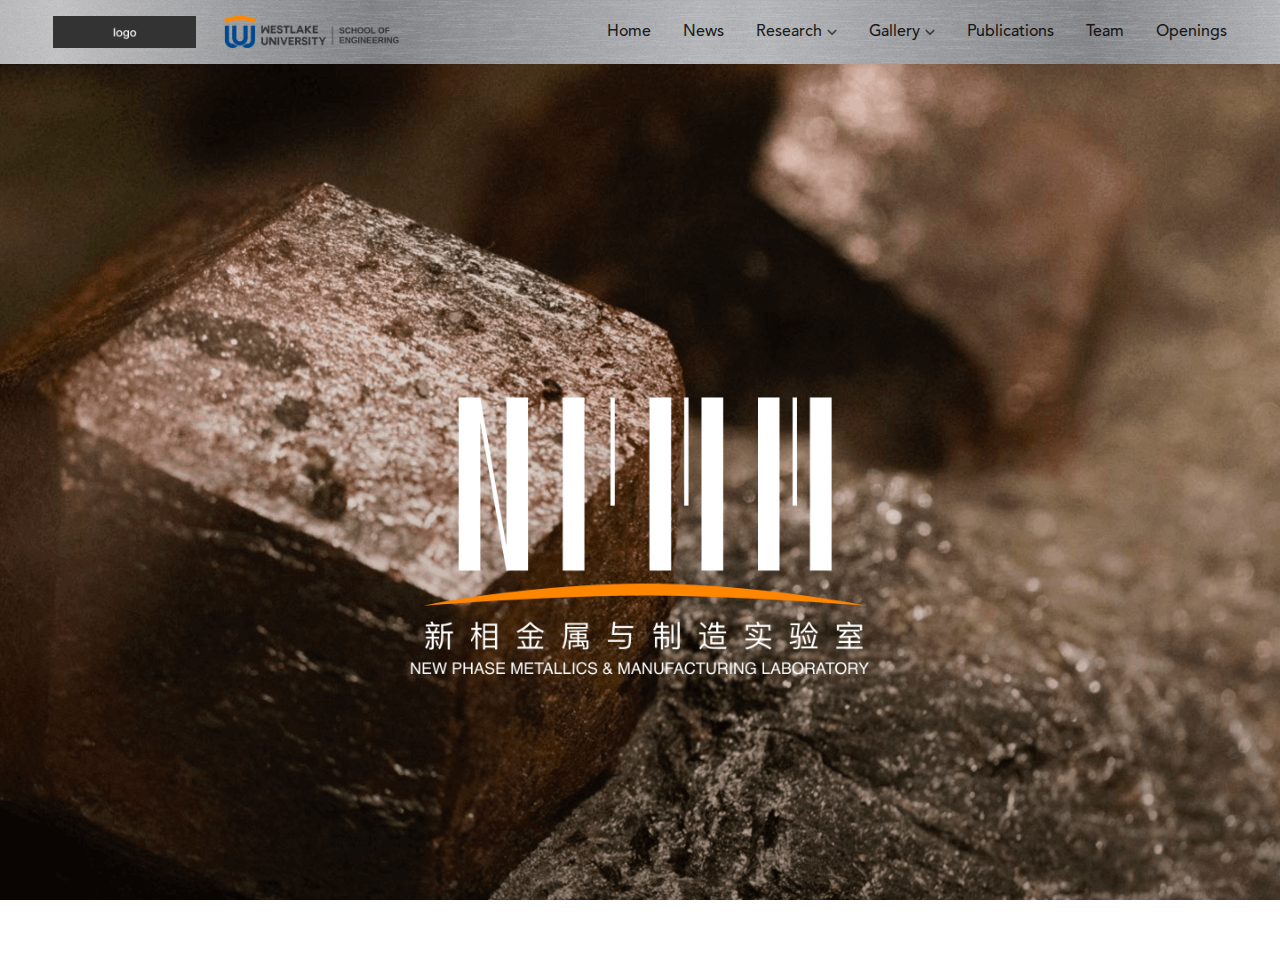
==== index.html @ 2753a841 "init" ====
<!DOCTYPE html>
<html>
	<head>
		<meta charset="utf-8">
		<meta name="viewport" content="width=device-width, initial-scale=1" id="wixDesktopViewport" />
		<title>Home</title>
		<link rel="shortcut icon" href="./favicon.ico">
		<link rel="stylesheet" type="text/css" href="./css/common.css" />
		<link rel="stylesheet" type="text/css" href="./css/home.css" />
		<link rel="stylesheet" type="text/css" href="./css/swiper-bundle.min.css">
		<script src="./js/jquery-2.1.4.min.js"></script>
		<script src="./js/swiper-bundle.min.js"></script>
		<script src="./js/d3.min.js"></script>
		<script src="./js/d3.layout.cloud.js"></script>
	</head>
	<body>
		<header class="header-box">
			<div class="logo-box">
                <a>
                    <img src="./img/icon_headerLogo_l.png" title="西湖大学" />
                </a>
				<a href="https://www.westlake.edu.cn/" target="_blank">
                    <img src="./img/icon_headerLogo_r.png" title="西湖大学" />
                </a>
            </div>
			<nav class="menu-box">
				<ul>
					<li class="active"><a href="index.html">Home</a></li>
					<li><a href="news.html">News</a></li>
					<li><a href="research.html">Research<img src="./img/icon_arrowDown.png" /></a>
						<ul class="childList">
							<li><a href="researchTheme.html">Research Theme 1</a></li>
							<li><a>Research Theme 2</a></li>
						</ul>
					</li>
					<li><a href="gallery.html">Gallery<img src="./img/icon_arrowDown.png" /></a>
						<ul class="childList">
							<li><a href="galleryCategory.html">Gallery category 1</a></li>
							<li><a>Gallery category 2</a></li>
						</ul>
					</li>
					<li><a href="publications.html">Publications</a></li>
					<li><a href="team.html">Team</a></li>
					<li><a href="openings.html">Openings</a></li>
				</ul>
			</nav>
		</header>

		<main class="swiper pageSwiper">
			<div class="swiper-wrapper">
				<div class="swiper-slide itemBlock banner-box">
					<img src="./images/home/banner.png">
					<div class="content-box">
						<img src="./images/home/banner-content.png">
					</div>
				</div>
				<div class="swiper-slide itemBlock itemBlock2 bg-F5F5F5">
					<div style="position: relative;">
						<div class="container-box">
							<h5>ABOUT US</h5>
							<div class="article-txt">
								<div>
									<img src="./images/home/img2.png" />
									<div>
										<span>Dr. Jianbo Tang</span>
										<span>Principle Investigator</span>
									</div>
								</div>
								<p>Welcome to the New Phase Metallics and Manufacturing Laboratory (NPMM Lab), part of Department of Materials Science and Engineering, School of Engineering at Westlake University.</p>
								<p>We are an interdisciplinary group working at the forefronts of liquid metals—a family of low-melting-point metals and alloys that, despite their long existence, have not been paid much attention until recently. We seek to understand these “forgotten” metallic liquids and innovate materials design and manufacturing via liquid metals’ ways. Our mission is to showcase liquid metals’ special role in pursuing the sustainable development of key technologies and industrial sectors, and in improving the well-being of individuals.</p>
							</div>
							<div class="btn-box">
								<a href="openings.html">LEARN MORE</a>
							</div>
						</div>
						<div class="decorative-imageBox">
							<img class="decorativeImg_1" src="./images/home/decorativeImg_1.png" />
							<img class="decorativeImg_2" src="./images/home/decorativeImg_2.png" />
							<img class="decorativeImg_3" src="./images/home/decorativeImg_3.png" />
						</div>
					</div>
				</div>
				<div class="swiper-slide itemBlock itemBlock3">
					<div class="container-box">
						<h5>NEWS & EVENTS</h5>
						<div class="article-txt">
							<div class="swiper newsSwiper">
								<div class="swiper-wrapper">
									<div class="swiper-slide">
										<img src="./images/home/img3.png" />
										<div>
											<p>Oct 27, 2024 | Engineering Special Seminar</p>
											<p>Prof Nicola Gaston (The University of Auckland & MacDiarmid institute, NZ)</p>
											<p>Liguid metals as dynamics systems for atomically precise control... <a href="newsDetail.html">Read more</a></p>
										</div>
									</div>
									<div class="swiper-slide">
										<img src="./images/home/img3.png" />
										<div>
											<p>Oct 27, 2024 | Engineering Special Seminar</p>
											<p>Prof Nicola Gaston (The University of Auckland & MacDiarmid institute, NZ)</p>
											<p>Liguid metals as dynamics systems for atomically precise control... <a href="newsDetail.html">Read more</a></p>
										</div>
									</div>
								</div>
								<div class="swiper-button-next"></div>
								<div class="swiper-button-prev"></div>
								<div class="swiper-pagination"></div>
							</div>
							<ul id="newsList">
								<li data-slide="0" class="active">
									<p>Engineering Special Seminar (Date: October 18, 2024)</p>
									<p>Prof. Nicola Gaston | Liquid Metals as Dynamic Systems for Atomically-Precise Control</p>
								</li>
								<li data-slide="1">
									<p>Engineering Special Seminar (Date: October 18, 2024)</p>
									<p>Prof. Nicola Gaston | Liquid Metals as Dynamic Systems for Atomically-Precise Control</p>
								</li>
								<li>
									<p>Engineering Special Seminar (Date: October 18, 2024)</p>
									<p>Prof. Nicola Gaston | Liquid Metals as Dynamic Systems for Atomically-Precise Control</p>
								</li>
							</ul>
							<div class="clean"></div>
							<div class="btn-box">
								<a href="news.html">MORE NEWS & EVENTS</a>
							</div>
						</div>
						
					</div>
				</div>
				<div class="swiper-slide itemBlock itemBlock4 bg-F5F5F5">
					<div class="boxH #F5F5F5">
						<div class="container-box">
							<h6>NPMM</h6>
							<h5>KEYWORD CLOUD</h5>
							<div class="article-txt">
								<div class="wordCloud-box" id="d3_cloud"></div>
								<div class="wordCloudDetail-box" id="wordCloudList">
									<div data-type="LICUTD">
										<p>Eutectic System</p>
										<p>A type of a homogeneous mixture that has a melting point lower than those of the constituents A type of a homogeneous mixture that has a melting point lower than those of the constituents</p>
									</div>
									<div data-type="RESEARCM">
										<p>Eutectic System Test</p>
										<p>A type of a homogeneous mixture that has a melting point lower than those of the constituents A type of a homogeneous mixture that has a melting point lower than those of the constituents</p>
									</div>
								</div>
								<div class="clean"></div>
								<div class="decorative-imageBox">
									<img class="decorativeImg_4" src="./images/home/decorativeImg_4.png" />
								</div>
							</div>
						</div>
					</div>
					<footer class="footer-box">
						<div class="logo-box">
							<img src="./img/icon_footerLogo_l.png">
							<img src="./img/icon_footerLogo_r.png">
						</div>
						<div class="labInfo-box">
							<a href="joinus.html">Join us</a>
							<p><span>Email :</span> jianbotang@westlake.edu.cn</p>
							<p><span>Lab :</span> E3-101A&B, Yungu Campus, Westlake University</p>
							<p><span>Address :</span> No. 600 Dunyu Road, XihuDistrict, Hangzhou, Zhejiang, 310030, PR. China</p>
						</div>
						<div class="filings-box">
							<p><a href="https://beian.miit.gov.cn/" target="_blank">浙ICP备18025489号</a></p>
							<p>浙公安备33010602007514号</p>
							<p>Copyright © Westlake University. All Rights Reserved</p>
						</div>
					</footer>
				</div>
			</div>
		</main>
		<script>
			$(function(){
				setTimeout(function() {
					sessionStorage.clear();
				}, 0);
				function setRem(designSize) {
					let html = document.documentElement;
					let width = html.clientWidth;
					width = width >= 1440 ? 1440 : width;
			     	html.style.fontSize = width / designSize + 'px'; // 设计稿宽度为1440px，那么1rem=100px，故除以14.4
				}
				setRem(14.4);
				window.onresize = function() {
					setRem(14.4);
				};
				var index=0;
				if(sessionStorage.getItem("index")){
					index=sessionStorage.getItem("index");
				}
				var pageSwiper = new Swiper(".pageSwiper", {
					direction: "vertical",
					mousewheel: true,
					initialSlide: index,
					centeredSlides: true
				});
				$("a").bind("click",function(){
					var i= $(".pageSwiper .swiper-slide-active").index();
					sessionStorage.setItem("index",i);
				})

				var newsSwiper = new Swiper(".newsSwiper", {
					autoplay: {
						delay: 2500,
						disableOnInteraction: false
					},
					direction: "horizontal",
					navigation: {
						nextEl: ".swiper-button-next",
						prevEl: ".swiper-button-prev"
					},
					pagination: {
						el: ".swiper-pagination",
						clickable: true
					}
				});
				newsSwiper.on('slideChange', function () {
					var activeIndex = newsSwiper.activeIndex;
					setNewsItemActive(activeIndex);
				});
				var newsItems = document.querySelectorAll('#newsList>li');
				newsItems.forEach(function(item) {
					item.addEventListener('click', function() {
						var index = this.getAttribute('data-slide');
						newsSwiper.slideTo(index);
					});
				});
				function setNewsItemActive (index) {
					newsItems.forEach(function(item) {
						item.classList.remove('active')
						if (index == item.getAttribute('data-slide')) {
							item.classList.add('active')
						}
					});
				}
				var words_list = [
					{text:"LIQUTD"},
					{text:"RESEARCM"},
					{text:"TANG"},
					{text:"METALS"},
					{text:"SCIENCE"},
					{text:"FESE"},
					{text:"WERSITT"},
					{text:"2024"},
					{text:"UNIVERSITY"}
				];
				var layout = d3.layout.cloud()
					.size([560, 380])
					.words(words_list)
					.padding(5)
					.rotate(function() { return ~~(Math.random() * 2) * 0; })
					.font("Impact")
					.fontSize(function(d, i) { 
						let size = 30;
						switch (i) {
							case 0:
								size = 100;
								break;
							case 1:
								size = 70;
								break;
							case 2:
							case 3:	
								size = 50;
								break;	
							default:
								size = 30;
						}
						return size;
					})
					.on("end", draw);
				function draw(words) {
					d3.select("#d3_cloud").append("svg")
						.attr("width", layout.size()[0])
						.attr("height", layout.size()[1])
						.append("g")
						.attr("transform", "translate(" + layout.size()[0] / 2 + "," + layout.size()[1] / 2 + ")")
						.selectAll("text")
						.data(words)
						.enter().append("text")
						// .style("font-size", function(d) { return d.size + "px"; })
						.style("font-size", function(d, i) { 
							let size = 30;
							switch (i) {
								case 0:
									size = 100;
									break;
								case 1:
									size = 70;
									break;
								case 2:
								case 3:	
									size = 50;
									break;	
								default:
									size = 30;
							}
							return size + "px";
						})

						.style("font-family", "Impact")
						// .style("fill", function(d, i) { return words_list[i].color || '#999' ; })
						.style("fill", function(d, i) {
							let color = '';
							switch (i) {
								case 0:
									color = "#2A5F9A";
									break;
								case 1:
									color = "#7A7A7A";
									break;
								case 2:
								case 3:	
									color = "#766569";
									break;	
								default:
									color = "#A8AFB2";
							}
							return color;
						})
						.attr("text-anchor", "middle")
						.attr("transform", function(d) {
							return "translate(" + [d.x-2, d.y] + ")rotate(" + d.rotate + ")";
						})
						.attr("cursor", "pointer")
						.text(function(d) { return d.text; })
						.on("click", function(event, d) {
							$('#wordCloudList>div').each(function() {
								let newsType = $(this).data('type');
								$(this).addClass('hide');
								if (`${event.text}` == newsType) {
									$(this).removeClass('hide');
								}
							});
						});
				}
				layout.start();
				$('#wordCloudList>div').each(function(i) {
					$(this).addClass('hide');
					if (i == 0) {
						$(this).removeClass('hide');
					}
				})
			})	
		</script>
	</body>
</html>
---- css/common.css ----
/* reset */
html,body,div,span,object,iframe,h1,h2,h3,h4,h5,h6,p,blockquote,pre,abbr,address,cite,code,del,dfn,em,img,ins,kbd,q,samp,small,strong,sub,sup,var,b,i,dl,dt,dd,ol,ul,li,fieldset,form,label,legend,table,caption,tbody,tfoot,thead,tr,th,td,article,aside,dialog,figure,footer,header,hgroup,menu,nav,section,time,mark,audio,video{margin:0;padding:0;border:0;outline:0;vertical-align:baseline;background:transparent;list-style-type: none;}
div, a {box-sizing: border-box}
img {
    border: 0;
    vertical-align: middle;
    -o-object-fit: cover;
    object-fit: cover;
    font-family: "object-fit: cover";
}
::-webkit-scrollbar {
	width: 0;
}
.clean {
	clear: both !important;
}
.menu-hidden,
.hide {
	display: none !important;
}
.bg-F5F5F5 {
	background-color: #F5F5F5 !important;
}
@font-face {
    font-family: 'Avenir-Heavy';
    src: url('../font/Avenir-Heavy.otf') format('truetype');
}
@font-face {
    font-family: 'Avenir-Medium';
    src: url('../font/Avenir-Medium.otf') format('truetype');
}
@font-face {
    font-family: 'Avenir-Roman';
    src: url('../font/Avenir-Roman.otf') format('truetype');
}
@font-face {
    font-family: 'Avenir-MediumOblique';
    src: url('../font/Avenir-MediumOblique.ttf') format('truetype');
}
@font-face {
    font-family: 'Avenir-HeavyOblique';
    src: url('../font/Avenir-HeavyOblique.ttf') format('truetype');
}



/* header */
.header-box {
	width: 100%;
	height: .72rem;
	padding: 0 .6rem;
	box-sizing: border-box;
	position: fixed;
	top: 0;
    z-index: 9;
	display: flex;
	align-items: center;
	justify-content: space-between;
	background-image: url('../img/header_bg.png');
	background-repeat: no-repeat;
	background-position: 0 0;
	background-size: 100% 100%;
}
.header-box .logo-box {
	display: flex;
	align-items: center;
}
.header-box .logo-box a {
	margin-right: .32rem;
	cursor: pointer;
}
.header-box .logo-box a:nth-child(2) {
	margin-right: 0;
}
.header-box .logo-box img {
	width: 1.6rem;
	height: .36rem;
	display: block;
	object-fit: cover;
}
.header-box .logo-box a:nth-child(2) img {
	width: 1.98rem;
	margin-right: 0;
}

.header-box .menu-box {
	flex: 1;
	height: 100%;
    display: flex;
	align-items: center;
    justify-content: flex-end;
}
.header-box .menu-box ul {
	height: 100%;
	display: flex;
}
.header-box .menu-box ul li {
	display: flex;
	align-items: center;
	justify-content: center;
  	margin-right: .36rem;
	cursor: pointer;
	position: relative;
}
.header-box .menu-box ul li:last-child {
	margin-right: 0;
}
.header-box .menu-box ul li a {
	color: rgba(0, 0, 0, .85);
  	text-decoration: none;
  	font-family: Avenir-Medium;
	font-weight: 500;
  	font-size: .18rem;
	line-height: .25rem;
}
.header-box .menu-box li a:hover {
	color: rgba(0, 0, 0, .65);
}
.header-box .menu-box li a img {
	width: .11rem;
	height: .11rem;
	margin-left: .06rem;
}
.header-box .menu-box li:hover .childList {
	display: block;
}
.header-box .menu-box .childList {
	position: absolute;
	top: .72rem;
    left: 0;
	z-index: 9;
	width: 2.4rem;
	height: auto;
	background-color: rgba(0, 0, 0, .5);
	display: flex;
	flex-direction: column;
	box-sizing: border-box;
	display: none;
}
.header-box .menu-box .childList::before {
	position: absolute;
	content: "";
	background-color: #FF8600;
	width: 100%;
	height: .02rem;
	left: 0;
    top: 0;
}
.header-box .menu-box .childList li {
	padding: 0 .28rem;
	line-height: .48rem;
	border-bottom: .01rem solid rgba(255, 255, 255, .2);
	margin-right: 0;
	justify-content: flex-start;
}
.header-box .menu-box .childList li a {
	font-size: .16rem;
	color: #FFFFFF;
	font-family: Avenir-Roman;
	line-height: .48rem;
	text-align: center;
}
.header-box .menu-box .childList li a::before,
.header-box .menu-box .childList li a::after {
	display: none;
}
.header-box .menu-box .childList li.childActive a,
.header-box .menu-box .childList li a:hover {
	color: #F28D00
}




/* footer */
.footer-box {
	width: 100%;
	height: 1.48rem;
	padding: 0 .4rem;
	background-color: #08214D;
	box-sizing: border-box;
	display: flex;
	align-items: center;
	justify-content: space-between;
}
.footer-box .logo-box {
	width: 4rem;
	display: flex;
	justify-content: space-between;
}
.footer-box .logo-box img {
	width: 1.84rem;
	height: .58rem;
	display: block;
}
.footer-box .labInfo-box {
	width: 5.7rem;
}
.footer-box .labInfo-box p {
	font-size: .15rem;
	line-height: .2rem;
	font-family: Avenir-Roman;
	color: #FFFFFF;
	margin-top: .04rem;
}
.footer-box .labInfo-box p:nth-child(2) {
	margin-top: 0;
}
.footer-box .labInfo-box p span {
	font-family: Avenir-Medium;
	font-weight: 500;
}
.footer-box .labInfo-box a {
	width: 1.13rem;
    height: .34rem;
	line-height: .36rem;
    display: block;
    text-align: center;
    border-radius: calc(infinity * 0.01rem);
    background-color: #fff;
    font-size: .16rem;
    font-family: Avenir-Heavy;
	font-weight: 800;
    text-decoration: none;
    color: #2157A8;
	float: right;
}
.footer-box .filings-box {
	width: 2.97rem;
}
.footer-box .filings-box p {
	margin-top: .06rem;
	font-size: .12rem;
    font-family: Avenir-Medium;
	font-weight: 500;
	color: rgba(255, 255, 255, .4);
	line-height: .17rem;
}
.footer-box .filings-box p:first-child {
	margin-top: 0;
}
.footer-box .filings-box p>a {
	text-decoration: none;
	color: rgba(255, 255, 255, .4);
}

/* banner */
.banner-box {
	width: 100%;
	height: 4rem;
	position: relative;
	margin-top: .72rem;
}
.banner-box img {
	width: 100%;
	height: 100%;
	object-fit: cover;
	display: block;
}
.banner-box .banner-content {
	width: 100%;
	height: 100%;
	display: flex;
	align-items: center;
	justify-content: center;
	position: absolute;
	left: 0;
	top: 0;
	background: rgba(0, 0, 0, .4)
}
.banner-box .banner-content .txt-box {
	width: 100%;
    height: 100%;
	padding: .6rem;
}
.banner-box .banner-content .txt-box h6 {
	font-size: .26rem;
	color: #FFFFFF;
	font-family: Avenir-Medium;
	font-weight: 500;
	line-height: .36rem;
	margin-bottom: .16rem;
}
.banner-box .banner-content .txt-box p {
	font-size: .2rem;
	color: rgba(255, 255, 255, .85);
	font-family: Avenir-Roman;
	line-height: .27rem;
	margin-top: .08rem;
}

/* swiper */
.swiper-button-prev {
    background-image: url(../img/icon_swiperBtn_prev.png);
}
.swiper-button-next {
    right: .2rem;
    background-image: url(../img/icon_swiperBtn_next.png);
}
.swiper-button-prev::after,
.swiper-button-next::after {
	display:none
}
---- css/home.css ----
html,body {
	height: 100%;
}
/* 内容区 */
main {
	width: 100%;
	height: calc(100% - 0.72rem);
	margin-top: .72rem;
}
.itemBlock {
	display: flex !important;
	align-items: center;
	justify-content: center;
} 
.banner-box {
	margin-top: 0;
}
.banner-box .content-box {
	width: 5.18rem;
	height: 3.16rem;
	position: absolute;
	top: 60%;
	left: 50%;
	transform: translate(-50%, -60%);
}
.itemBlock .container-box {
	max-width: 14.4rem;
	margin: 0 auto;
	padding: .72rem 1.2rem;
	position: relative;
}
.itemBlock .article-img img {
	width: 100%;
	height: 100%;
	display: block;
}
.itemBlock h5 {
	font-size: .28rem;
	color: #0C3375;
	font-family: Avenir-Medium;
	font-weight: 500;
	line-height: .38rem;
	margin-bottom: .56rem;
}
.itemBlock h6 {
	font-size: .22rem;
	color: #0C3375;
	font-family: Avenir-Medium;
	font-weight: 500;
	line-height: .33rem;
}
.itemBlock .btn-box {
	margin-top: .36rem;
	display: flex;
}
.itemBlock .btn-box a {
	width: 2.3rem;
    height: .48rem;
	line-height: .48rem;
	font-size: .18rem;
	text-decoration: none;
	font-family: Avenir-Roman;
	border: .015rem solid #0C3375;
	color: #0C3375;
	background-color: #fff;
	display: inline-block;
    text-align: center;
	cursor: pointer;
}
.itemBlock .btn-box a:hover {
	background-color: #0C3375;
	color: #fff;
}
.itemBlock .decorative-imageBox img {
	position: absolute;
	z-index: -1;
}

.itemBlock2 .article-txt>div {
	display: flex;
	align-items: center;
}
.itemBlock2 .article-txt>div img {
	width: 1.4rem;
	height: 1.4rem;
	margin-right: .24rem;
}
.itemBlock2 .article-txt>div>div>span {
	font-size: .24rem;
	color: rgba(0, 0, 0, .85);
	font-family: Avenir-Heavy;
	font-weight: 800;
	line-height: .33rem;
	display: block;
}
.itemBlock2 .article-txt>div>div>span:last-child {
	font-family: Avenir-Medium;
	font-weight: 500;
	margin-top: .08rem;
}
.itemBlock2 .article-txt p {
	font-size: .22rem;
	color: rgba(0, 0, 0, .85);
	font-family: Avenir-Roman;
	line-height: .32rem;
	margin-top: .32rem;
}
.itemBlock2 .article-txt p:last-child {
	margin-top: .12rem;
}
.itemBlock2 .decorative-imageBox .decorativeImg_1 {
	left: 0;
	bottom: 0;
	width: 3.76rem;
	height: 2.97rem;
}
.itemBlock2 .decorative-imageBox .decorativeImg_2 {
	right: 0;
	top: 0;
	width: 3.33rem;
	height: 2.56rem;
}
.itemBlock2 .decorative-imageBox .decorativeImg_3 {
	left: 50%;
	transform: translateX(-50%);
	bottom: 1.76rem;
	width: 6.6rem;
	height: 2.08rem;
}

.itemBlock3 .article-txt p {
	color: rgba(0, 0, 0, .85);
	font-family: Avenir-Medium;
	font-weight: 500;
}
.itemBlock3 .newsSwiper {
	width: 5rem;
	float: left;
	position: relative;
}
.itemBlock3 .newsSwiper  .swiper-slide {
	background-color: #F5F5F5;
}
.newsSwiper .swiper-button-prev,
.newsSwiper .swiper-button-next {
    width: .32rem;
    height: .32rem;
    top: 32%;
	transform: translate(0, -32%);
    background-position: center;
    background-repeat: no-repeat;
    background-size: contain;
    position: absolute;
    overflow: hidden;
    margin-top: 0;
    cursor: pointer;
    right: auto;
    z-index: 1;
}
.newsSwiper .swiper-button-prev {
    left: .2rem;
}
.newsSwiper .swiper-button-next {
    right: .2rem;
}
.newsSwiper .swiper-pagination {
	top: 47% !important;
	height: .1rem;
}
.newsSwiper .swiper-pagination-bullet {
	width: .05rem;
	height: .05rem;
	border-radius: 50%;
	background: rgba(255, 255, 255, .45);
	opacity: 1;
}
.newsSwiper .swiper-pagination-bullet-active {
	background: rgba(255, 255, 255, 1);
	width: .18rem;
	border-radius: .13rem;
	opacity: 1;
}
.itemBlock3 .newsSwiper img {
	width: 100%;
	height: 3.8rem;
}
.itemBlock3 .newsSwiper .swiper-slide>div {
	padding: .22rem .24rem .24rem;
}
.itemBlock3 .newsSwiper p:first-child {
	font-size: .15rem;
	line-height: .2rem;
	color: rgba(0, 0, 0, .45);
	font-family: Avenir-Roman;
	margin-top: 0;
}
.itemBlock3 .newsSwiper p {
	font-size: .2rem;
	line-height: .27rem;
	margin-top: .12rem;
}
.itemBlock3 .newsSwiper p:last-child {
	margin-top: .1rem;
	color: rgba(0, 0, 0, .65);
	font-size: .17rem;
	line-height: .23rem;
}
.itemBlock3 .newsSwiper p>a {
	color: #0C3375;
}
.itemBlock3 .article-txt ul {
	width: 6.44rem;
	float: right;
	margin-left: .56rem;
}
.itemBlock3 .article-txt ul li {
	padding: .12rem 0;
	border-bottom: .01rem solid rgba(0, 0, 0, .1);
	cursor: pointer;
}
.itemBlock3 .article-txt ul li.active,
.itemBlock3 .article-txt ul li:hover {
	background-color: #F5F5F5;
	padding-left: .12rem;
}
.itemBlock3 .article-txt ul li p:first-child {
	font-size: .14rem;
	line-height: .19rem;
	color: rgba(0, 0, 0, .45);
	font-family: Avenir-Roman;
	margin-top: 0;
}
.itemBlock3 .article-txt ul li p {
	font-size: .16rem;
	line-height: .22rem;
	margin-top: .06rem;
	white-space: nowrap;
    overflow: hidden;
    text-overflow: ellipsis;
}
.itemBlock3 .article-txt ul li:first-child {
	border-top: .01rem solid rgba(0, 0, 0, .1);
}
.itemBlock3 .btn-box {
	margin-top: .56rem;
	justify-content: flex-end;
}
.itemBlock3 .btn-box a {
	width: 2.48rem;
}
.itemBlock4 {
	flex-direction: column;
}
.itemBlock4 .article-txt {
	position: relative;
}
.itemBlock4 .boxH {
	width: 100%;
    height: calc(100% - 1.48rem);
	overflow: hidden;
    position: relative;
	display: flex;
    align-items: center;
}
.itemBlock4 .wordCloud-box {
	float: left;
	width: 5.6rem;
	height: 3.8rem;
}
.itemBlock4 .wordCloudDetail-box {
	float: right;
	width: 5.6rem;
	margin-left: .8rem;
	padding-top: .2rem;
	position: relative;
}
.itemBlock4 .wordCloudDetail-box::before {
	position: absolute;
	content: "";
	background-color: #275190;
	width: 100%;
	height: .05rem;
	left: 0;
    top: 0;
}
.itemBlock4 .wordCloudDetail-box p {
	margin-top: .12rem;
	font-size: .22rem;
	line-height: .3rem;
	color: rgba(0, 0, 0, .65);
	font-family: Avenir-Roman;
	width: 5.12rem;
}
.itemBlock4 .wordCloudDetail-box p:first-child {
	font-size: .24rem;
	line-height: .33rem;
	color: rgba(0, 0, 0, .85);
	font-family: Avenir-Medium;
	font-weight: 500;
}
.itemBlock4 .decorative-imageBox .decorativeImg_4 {
	right: .5rem;
    bottom: .5rem;
	width: 4.6rem;
	height: 2.8rem;
}
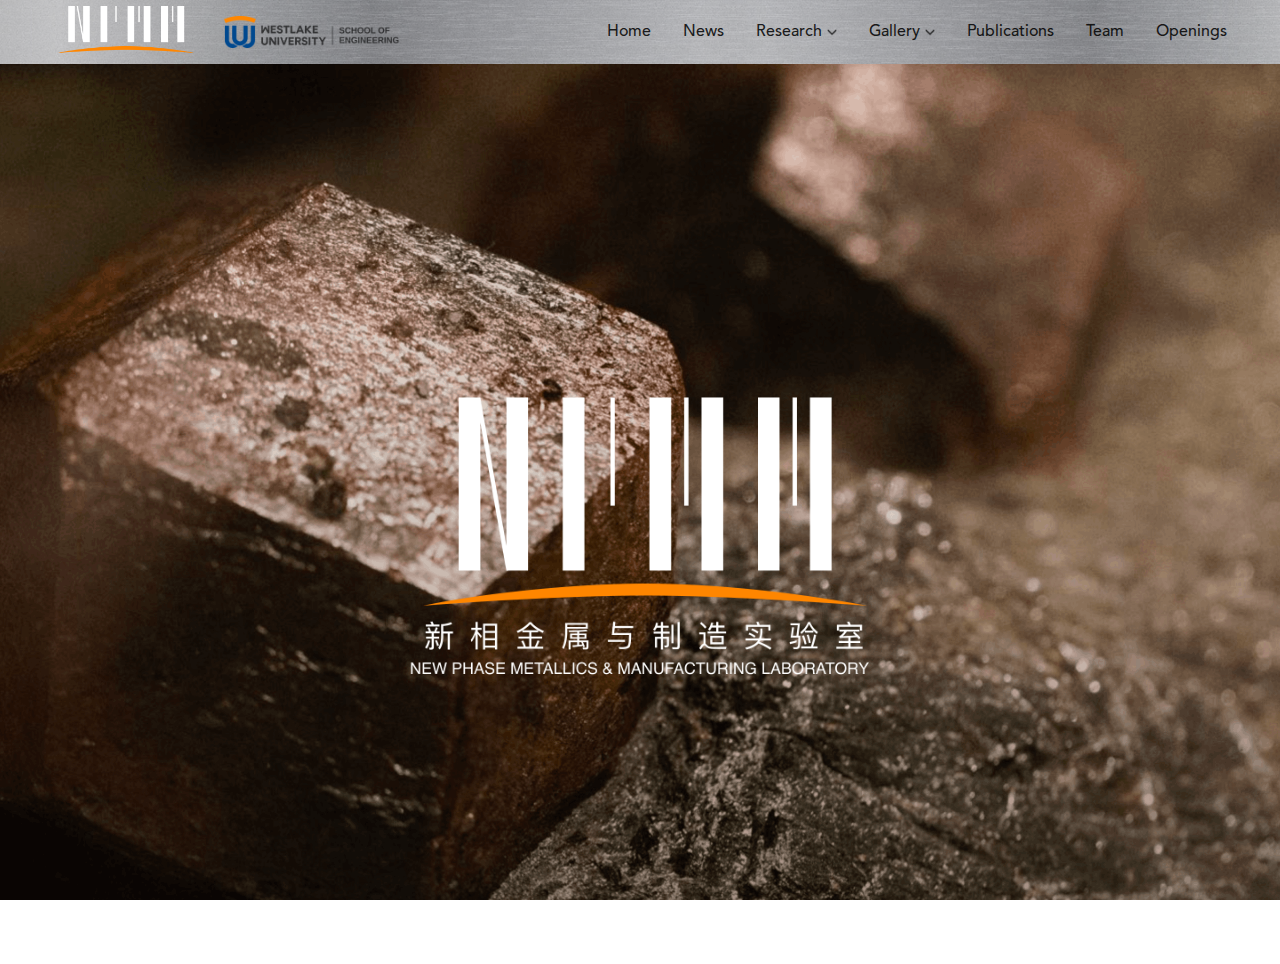
==== commit 09f8aa84: "logo修改" ====
--- a/index.html
+++ b/index.html
@@ -17,7 +17,7 @@
 		<header class="header-box">
 			<div class="logo-box">
                 <a>
-                    <img src="./img/icon_headerLogo_l.png" title="西湖大学" />
+                    <img src="./images/home/banner-content.png" title="西湖大学" />
                 </a>
 				<a href="https://www.westlake.edu.cn/" target="_blank">
                     <img src="./img/icon_headerLogo_r.png" title="西湖大学" />
@@ -58,6 +58,9 @@
 					<div style="position: relative;">
 						<div class="container-box">
 							<h5>ABOUT US</h5>
+							<div class="article-img">
+								<img src="./images/home/img1.png" >
+							</div>
 							<div class="article-txt">
 								<div>
 									<img src="./images/home/img2.png" />
@@ -69,6 +72,7 @@
 								<p>Welcome to the New Phase Metallics and Manufacturing Laboratory (NPMM Lab), part of Department of Materials Science and Engineering, School of Engineering at Westlake University.</p>
 								<p>We are an interdisciplinary group working at the forefronts of liquid metals—a family of low-melting-point metals and alloys that, despite their long existence, have not been paid much attention until recently. We seek to understand these “forgotten” metallic liquids and innovate materials design and manufacturing via liquid metals’ ways. Our mission is to showcase liquid metals’ special role in pursuing the sustainable development of key technologies and industrial sectors, and in improving the well-being of individuals.</p>
 							</div>
+							<div class="clean"></div>
 							<div class="btn-box">
 								<a href="openings.html">LEARN MORE</a>
 							</div>
--- a/css/common.css
+++ b/css/common.css
@@ -74,12 +74,13 @@
 }
 .header-box .logo-box img {
 	width: 1.6rem;
-	height: .36rem;
+	height: .58rem;
 	display: block;
 	object-fit: cover;
 }
 .header-box .logo-box a:nth-child(2) img {
 	width: 1.98rem;
+	height: .36rem;
 	margin-right: 0;
 }
 
--- a/css/home.css
+++ b/css/home.css
@@ -75,7 +75,16 @@
 	position: absolute;
 	z-index: -1;
 }
-
+.itemBlock2 .article-img {
+	float: right;
+	width: 5.2rem;
+	margin-left: .4rem;
+	margin-top: 1.8rem;
+}
+.itemBlock2 .article-txt {
+	float: left;
+	width: calc(100% - 5.6rem);
+}
 .itemBlock2 .article-txt>div {
 	display: flex;
 	align-items: center;
@@ -102,7 +111,7 @@
 	font-size: .22rem;
 	color: rgba(0, 0, 0, .85);
 	font-family: Avenir-Roman;
-	line-height: .32rem;
+	line-height: .34rem;
 	margin-top: .32rem;
 }
 .itemBlock2 .article-txt p:last-child {
@@ -121,11 +130,10 @@
 	height: 2.56rem;
 }
 .itemBlock2 .decorative-imageBox .decorativeImg_3 {
-	left: 50%;
-	transform: translateX(-50%);
-	bottom: 1.76rem;
-	width: 6.6rem;
-	height: 2.08rem;
+	left: 2.2rem;
+	bottom: 1.6rem;
+	width: 4.42rem;
+	height: 4.44rem;
 }
 
 .itemBlock3 .article-txt p {
@@ -242,7 +250,7 @@
 	border-top: .01rem solid rgba(0, 0, 0, .1);
 }
 .itemBlock3 .btn-box {
-	margin-top: .56rem;
+	margin-top: -0.48rem;
 	justify-content: flex-end;
 }
 .itemBlock3 .btn-box a {
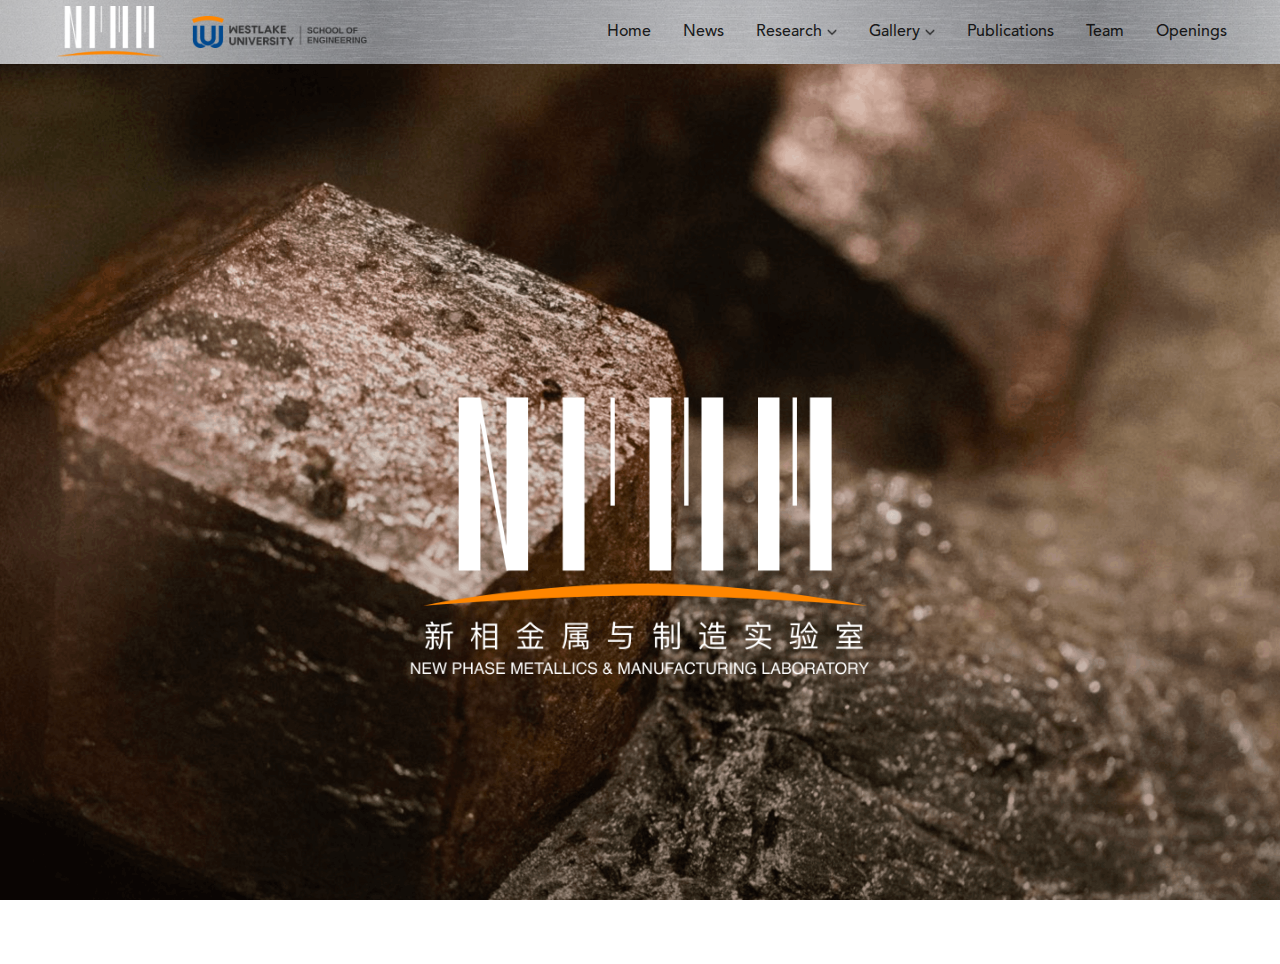
==== commit 59c1c288: "logo 更换" ====
--- a/index.html
+++ b/index.html
@@ -17,7 +17,7 @@
 		<header class="header-box">
 			<div class="logo-box">
                 <a>
-                    <img src="./images/home/banner-content.png" title="西湖大学" />
+                    <img src="./img/icon_headerLogo_l.png" title="西湖大学" />
                 </a>
 				<a href="https://www.westlake.edu.cn/" target="_blank">
                     <img src="./img/icon_headerLogo_r.png" title="西湖大学" />
--- a/css/common.css
+++ b/css/common.css
@@ -73,7 +73,7 @@
 	margin-right: 0;
 }
 .header-box .logo-box img {
-	width: 1.6rem;
+	/* width: 1.6rem; */
 	height: .58rem;
 	display: block;
 	object-fit: cover;
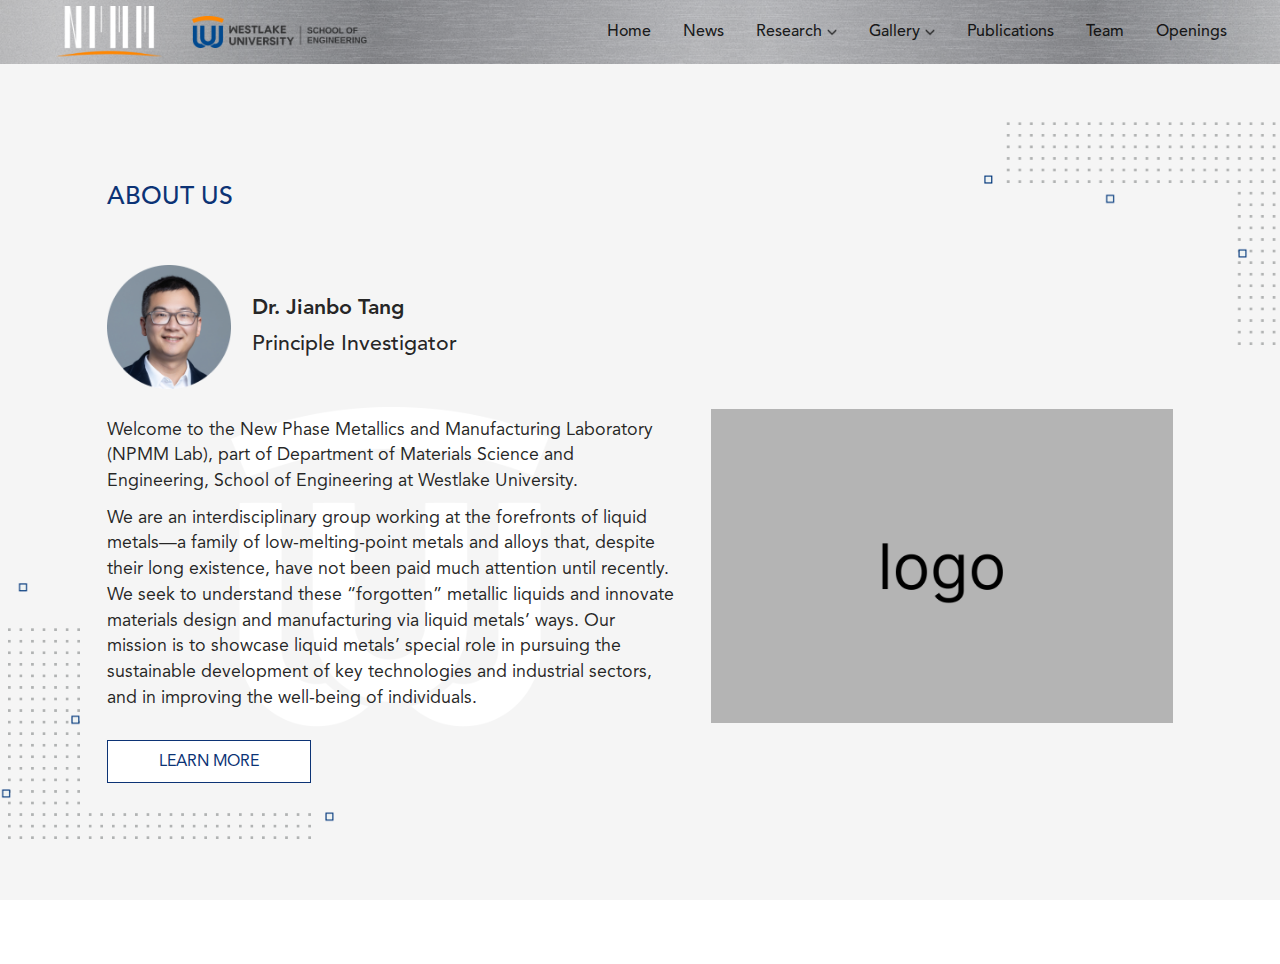
==== commit c81c133f: "首页样式调整" ====
--- a/index.html
+++ b/index.html
@@ -48,12 +48,12 @@
 
 		<main class="swiper pageSwiper">
 			<div class="swiper-wrapper">
-				<div class="swiper-slide itemBlock banner-box">
+				<!-- <div class="swiper-slide itemBlock banner-box">
 					<img src="./images/home/banner.png">
 					<div class="content-box">
 						<img src="./images/home/banner-content.png">
 					</div>
-				</div>
+				</div> -->
 				<div class="swiper-slide itemBlock itemBlock2 bg-F5F5F5">
 					<div style="position: relative;">
 						<div class="container-box">
@@ -72,7 +72,6 @@
 								<p>Welcome to the New Phase Metallics and Manufacturing Laboratory (NPMM Lab), part of Department of Materials Science and Engineering, School of Engineering at Westlake University.</p>
 								<p>We are an interdisciplinary group working at the forefronts of liquid metals—a family of low-melting-point metals and alloys that, despite their long existence, have not been paid much attention until recently. We seek to understand these “forgotten” metallic liquids and innovate materials design and manufacturing via liquid metals’ ways. Our mission is to showcase liquid metals’ special role in pursuing the sustainable development of key technologies and industrial sectors, and in improving the well-being of individuals.</p>
 							</div>
-							<div class="clean"></div>
 							<div class="btn-box">
 								<a href="openings.html">LEARN MORE</a>
 							</div>
--- a/css/home.css
+++ b/css/home.css
@@ -76,13 +76,12 @@
 	z-index: -1;
 }
 .itemBlock2 .article-img {
-	float: right;
 	width: 5.2rem;
-	margin-left: .4rem;
-	margin-top: 1.8rem;
+	position: absolute;
+    right: 1.2rem;
+    top: 40%;
 }
 .itemBlock2 .article-txt {
-	float: left;
 	width: calc(100% - 5.6rem);
 }
 .itemBlock2 .article-txt>div {
@@ -108,10 +107,10 @@
 	margin-top: .08rem;
 }
 .itemBlock2 .article-txt p {
-	font-size: .22rem;
+	font-size: .2rem;
 	color: rgba(0, 0, 0, .85);
 	font-family: Avenir-Roman;
-	line-height: .34rem;
+	line-height: .29rem;
 	margin-top: .32rem;
 }
 .itemBlock2 .article-txt p:last-child {
@@ -130,10 +129,13 @@
 	height: 2.56rem;
 }
 .itemBlock2 .decorative-imageBox .decorativeImg_3 {
-	left: 2.2rem;
-	bottom: 1.6rem;
-	width: 4.42rem;
-	height: 4.44rem;
+	left: 2.6rem;
+	bottom: 1.35rem;
+	width: 3.58rem;
+	height: 3.6rem;
+}
+.itemBlock2 .btn-box {
+	margin-top: .32rem;
 }
 
 .itemBlock3 .article-txt p {
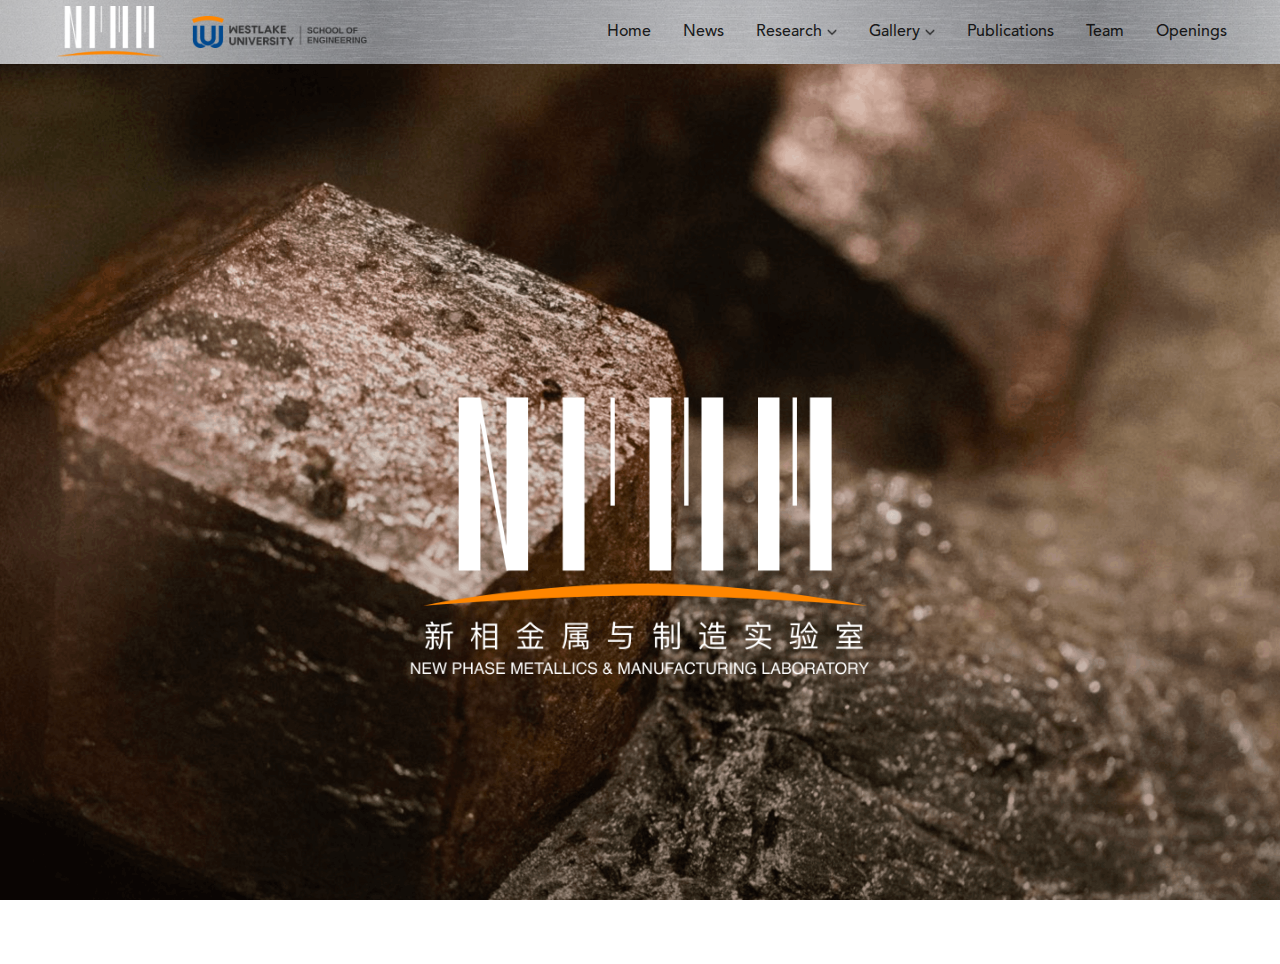
==== commit 130af999: "index" ====
--- a/index.html
+++ b/index.html
@@ -48,12 +48,12 @@
 
 		<main class="swiper pageSwiper">
 			<div class="swiper-wrapper">
-				<!-- <div class="swiper-slide itemBlock banner-box">
+				<div class="swiper-slide itemBlock banner-box">
 					<img src="./images/home/banner.png">
 					<div class="content-box">
 						<img src="./images/home/banner-content.png">
 					</div>
-				</div> -->
+				</div>
 				<div class="swiper-slide itemBlock itemBlock2 bg-F5F5F5">
 					<div style="position: relative;">
 						<div class="container-box">
